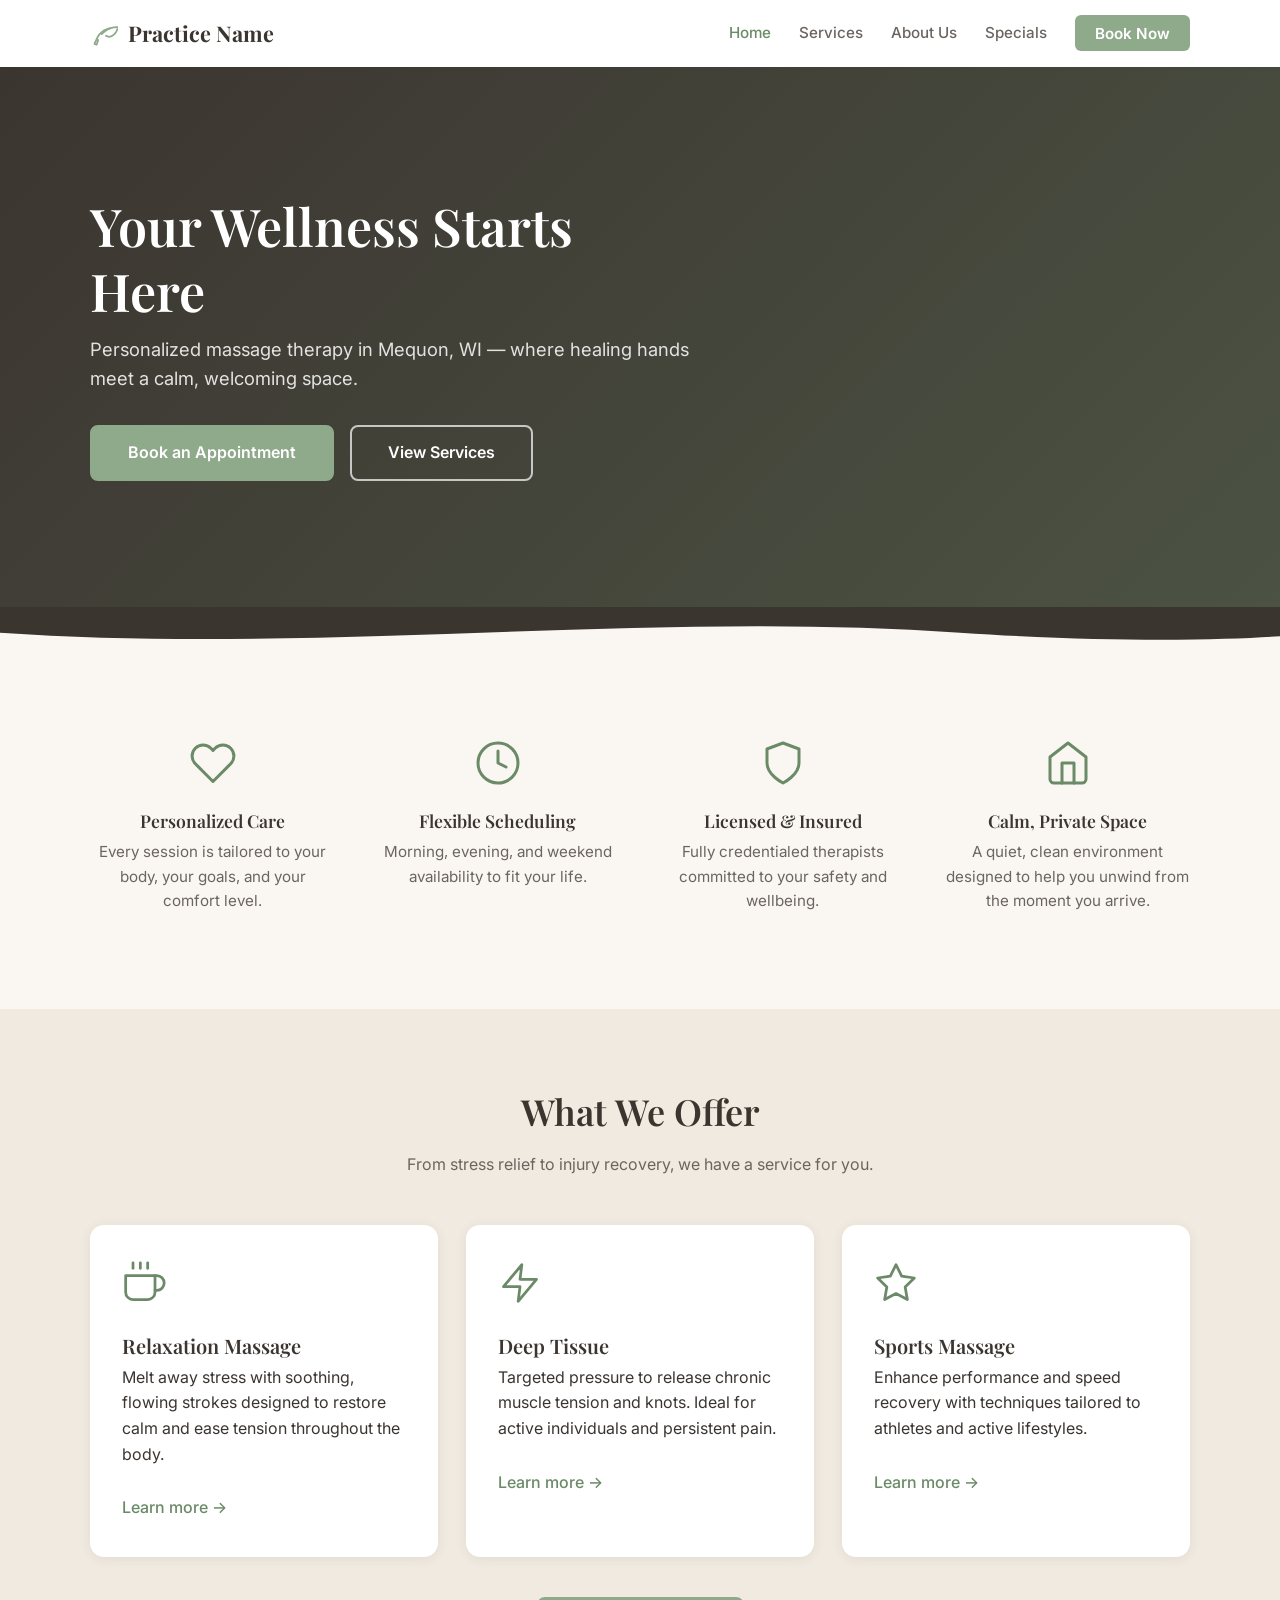
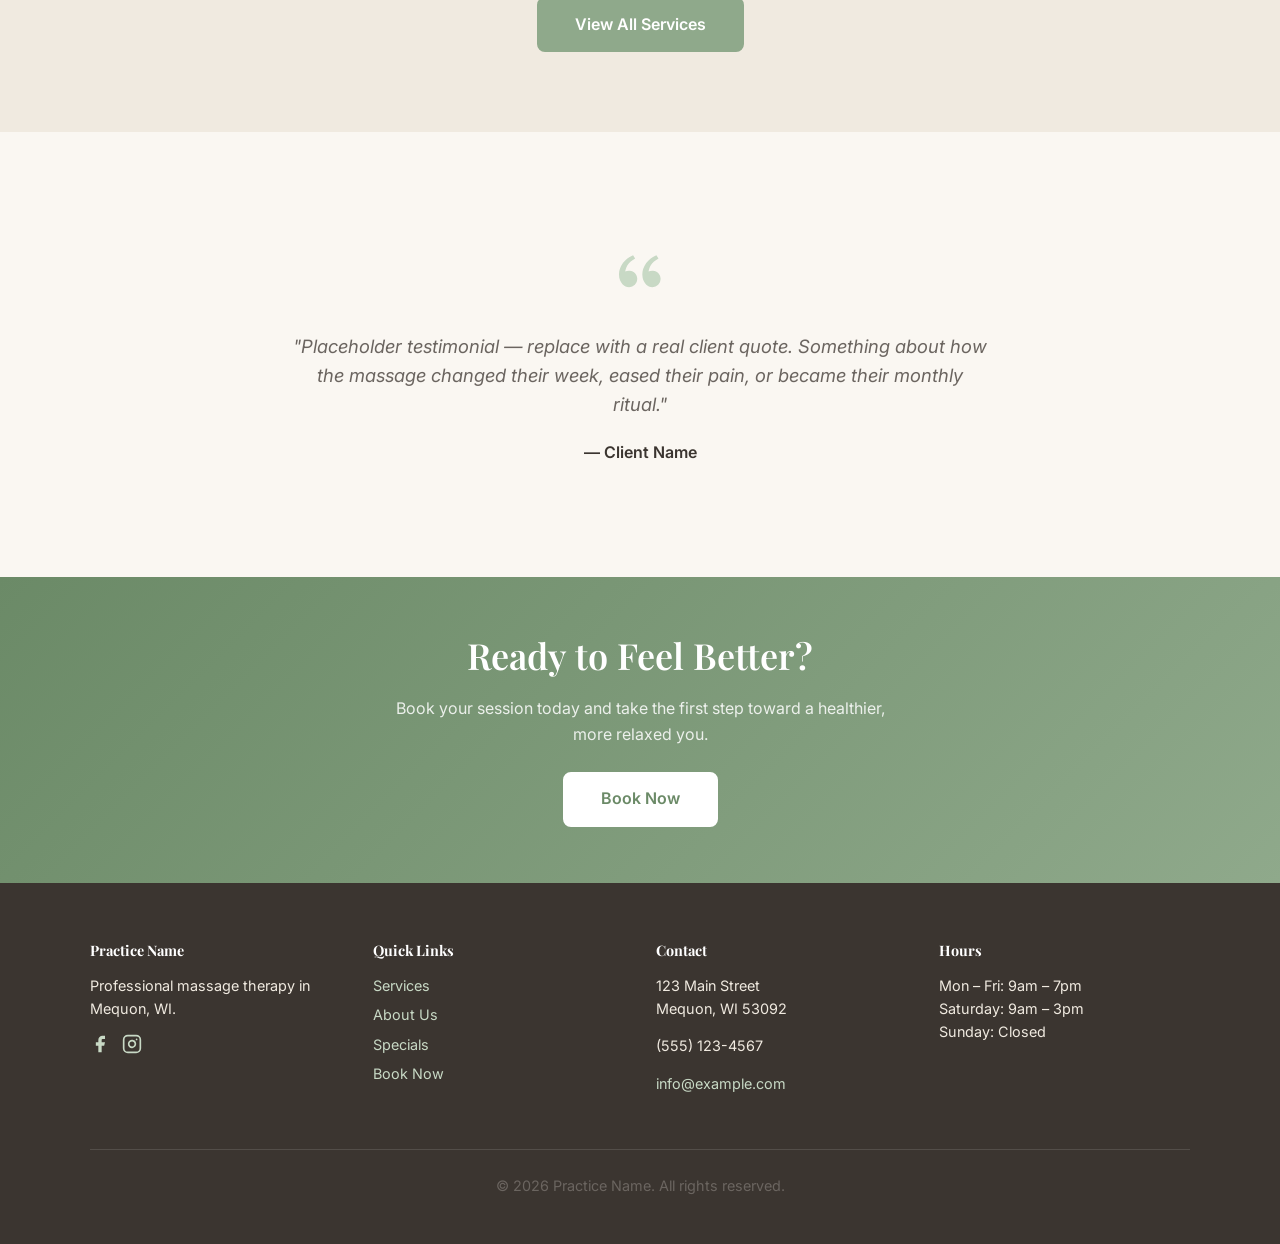
==== index.html @ e16c10d4 "Initial static site - v2 with graphics" ====
<!DOCTYPE html>
<html lang="en">
<head>
  <meta charset="UTF-8">
  <meta name="viewport" content="width=device-width, initial-scale=1.0">
  <title>Practice Name | Massage Therapy in Mequon, WI</title>
  <meta name="description" content="Professional massage therapy in Mequon, WI. Relaxation, deep tissue, sports massage and more. Book your appointment today.">
  <link rel="preconnect" href="https://fonts.googleapis.com">
  <link href="https://fonts.googleapis.com/css2?family=Inter:wght@400;500;600&family=Playfair+Display:wght@600;700&display=swap" rel="stylesheet">
  <link rel="stylesheet" href="css/style.css">
</head>
<body>

  <!-- Header -->
  <header>
    <nav class="container nav">
      <a href="index.html" class="nav__logo">
        <!-- Leaf/wellness icon -->
        <svg width="28" height="28" viewBox="0 0 24 24" fill="none" stroke="currentColor" stroke-width="1.5" stroke-linecap="round" stroke-linejoin="round" style="color:var(--sage)">
          <path d="M17 8C8 10 5.9 16.17 3.82 21.34l1.89.66L7 18"/>
          <path d="M17 8c3-1 7-1 7-1s-1 4-3 6c-2.02 2.02-5.09 2.78-7.4 1.44"/>
          <path d="M17 8c-3 1-7 5-7 5"/>
        </svg>
        Practice Name
      </a>
      <button class="nav__toggle" aria-label="Menu" aria-expanded="false">
        <span></span><span></span><span></span>
      </button>
      <ul class="nav__links">
        <li><a href="index.html">Home</a></li>
        <li><a href="services.html">Services</a></li>
        <li><a href="about.html">About Us</a></li>
        <li><a href="specials.html">Specials</a></li>
        <li><a href="https://clinicsense.com/book/REPLACE-ME" target="_blank" rel="noopener" class="btn-book">Book Now</a></li>
      </ul>
    </nav>
  </header>

  <!-- Hero with background image -->
  <section class="hero">
    <div class="hero__bg" style="background-image:url('https://images.unsplash.com/photo-1600334089648-b0d9d3028eb2?w=1400&q=80')"></div>
    <div class="hero__overlay"></div>
    <div class="container">
      <div class="hero__content">
        <h1>Your Wellness Starts Here</h1>
        <p>Personalized massage therapy in Mequon, WI — where healing hands meet a calm, welcoming space.</p>
        <div class="hero__buttons">
          <a href="https://clinicsense.com/book/REPLACE-ME" target="_blank" rel="noopener" class="btn">Book an Appointment</a>
          <a href="services.html" class="btn btn--outline">View Services</a>
        </div>
      </div>
    </div>
  </section>

  <!-- Wave divider -->
  <div class="wave-divider">
    <svg viewBox="0 0 1440 60" preserveAspectRatio="none" xmlns="http://www.w3.org/2000/svg">
      <path d="M0,30 C360,55 720,5 1080,30 C1260,42 1380,38 1440,34 L1440,0 L0,0 Z" fill="#3B3530"/>
    </svg>
  </div>

  <!-- Features row with icons -->
  <section class="section">
    <div class="container">
      <div class="features">
        <div class="feature">
          <div class="feature__icon">
            <svg width="48" height="48" viewBox="0 0 24 24" fill="none" stroke="currentColor" stroke-width="1.5" stroke-linecap="round" stroke-linejoin="round">
              <path d="M20.84 4.61a5.5 5.5 0 0 0-7.78 0L12 5.67l-1.06-1.06a5.5 5.5 0 0 0-7.78 7.78l1.06 1.06L12 21.23l7.78-7.78 1.06-1.06a5.5 5.5 0 0 0 0-7.78z"/>
            </svg>
          </div>
          <h3>Personalized Care</h3>
          <p>Every session is tailored to your body, your goals, and your comfort level.</p>
        </div>
        <div class="feature">
          <div class="feature__icon">
            <svg width="48" height="48" viewBox="0 0 24 24" fill="none" stroke="currentColor" stroke-width="1.5" stroke-linecap="round" stroke-linejoin="round">
              <circle cx="12" cy="12" r="10"/>
              <path d="M12 6v6l4 2"/>
            </svg>
          </div>
          <h3>Flexible Scheduling</h3>
          <p>Morning, evening, and weekend availability to fit your life.</p>
        </div>
        <div class="feature">
          <div class="feature__icon">
            <svg width="48" height="48" viewBox="0 0 24 24" fill="none" stroke="currentColor" stroke-width="1.5" stroke-linecap="round" stroke-linejoin="round">
              <path d="M12 22s8-4 8-10V5l-8-3-8 3v7c0 6 8 10 8 10z"/>
            </svg>
          </div>
          <h3>Licensed & Insured</h3>
          <p>Fully credentialed therapists committed to your safety and wellbeing.</p>
        </div>
        <div class="feature">
          <div class="feature__icon">
            <svg width="48" height="48" viewBox="0 0 24 24" fill="none" stroke="currentColor" stroke-width="1.5" stroke-linecap="round" stroke-linejoin="round">
              <path d="M3 9l9-7 9 7v11a2 2 0 0 1-2 2H5a2 2 0 0 1-2-2z"/>
              <polyline points="9 22 9 12 15 12 15 22"/>
            </svg>
          </div>
          <h3>Calm, Private Space</h3>
          <p>A quiet, clean environment designed to help you unwind from the moment you arrive.</p>
        </div>
      </div>
    </div>
  </section>

  <!-- Services preview with icons -->
  <section class="section section--alt">
    <div class="container">
      <div class="section-header">
        <h2>What We Offer</h2>
        <p>From stress relief to injury recovery, we have a service for you.</p>
      </div>
      <div class="services-grid">
        <div class="card">
          <div class="card__icon">
            <svg width="44" height="44" viewBox="0 0 24 24" fill="none" stroke="currentColor" stroke-width="1.5" stroke-linecap="round" stroke-linejoin="round">
              <path d="M18 8h1a4 4 0 0 1 0 8h-1"/><path d="M2 8h16v9a4 4 0 0 1-4 4H6a4 4 0 0 1-4-4V8z"/>
              <line x1="6" y1="1" x2="6" y2="4"/><line x1="10" y1="1" x2="10" y2="4"/><line x1="14" y1="1" x2="14" y2="4"/>
            </svg>
          </div>
          <h3>Relaxation Massage</h3>
          <p>Melt away stress with soothing, flowing strokes designed to restore calm and ease tension throughout the body.</p>
          <a href="services.html" class="card__link">Learn more →</a>
        </div>
        <div class="card">
          <div class="card__icon">
            <svg width="44" height="44" viewBox="0 0 24 24" fill="none" stroke="currentColor" stroke-width="1.5" stroke-linecap="round" stroke-linejoin="round">
              <path d="M13 2L3 14h9l-1 8 10-12h-9l1-8z"/>
            </svg>
          </div>
          <h3>Deep Tissue</h3>
          <p>Targeted pressure to release chronic muscle tension and knots. Ideal for active individuals and persistent pain.</p>
          <a href="services.html" class="card__link">Learn more →</a>
        </div>
        <div class="card">
          <div class="card__icon">
            <svg width="44" height="44" viewBox="0 0 24 24" fill="none" stroke="currentColor" stroke-width="1.5" stroke-linecap="round" stroke-linejoin="round">
              <polygon points="12 2 15.09 8.26 22 9.27 17 14.14 18.18 21.02 12 17.77 5.82 21.02 7 14.14 2 9.27 8.91 8.26 12 2"/>
            </svg>
          </div>
          <h3>Sports Massage</h3>
          <p>Enhance performance and speed recovery with techniques tailored to athletes and active lifestyles.</p>
          <a href="services.html" class="card__link">Learn more →</a>
        </div>
      </div>
      <div style="text-align:center; margin-top:2.5rem;">
        <a href="services.html" class="btn">View All Services</a>
      </div>
    </div>
  </section>

  <!-- Testimonial -->
  <section class="section">
    <div class="container">
      <div class="testimonial">
        <div class="testimonial__icon">
          <svg width="56" height="56" viewBox="0 0 24 24" fill="currentColor">
            <path d="M4.583 17.321C3.553 16.227 3 15 3 13.011c0-3.5 2.457-6.637 6.03-8.188l.893 1.378c-3.335 1.804-3.987 4.145-4.247 5.621.537-.278 1.24-.375 1.929-.311 1.804.167 3.226 1.648 3.226 3.489a3.5 3.5 0 0 1-3.5 3.5c-1.073 0-2.099-.49-2.748-1.179zm10 0C13.553 16.227 13 15 13 13.011c0-3.5 2.457-6.637 6.03-8.188l.893 1.378c-3.335 1.804-3.987 4.145-4.247 5.621.537-.278 1.24-.375 1.929-.311 1.804.167 3.226 1.648 3.226 3.489a3.5 3.5 0 0 1-3.5 3.5c-1.073 0-2.099-.49-2.748-1.179z"/>
          </svg>
        </div>
        <blockquote>
          "Placeholder testimonial — replace with a real client quote. Something about how the massage changed their week, eased their pain, or became their monthly ritual."
        </blockquote>
        <div class="testimonial__author">— Client Name</div>
      </div>
    </div>
  </section>

  <!-- CTA Banner -->
  <section class="cta-banner">
    <div class="container">
      <h2>Ready to Feel Better?</h2>
      <p>Book your session today and take the first step toward a healthier, more relaxed you.</p>
      <a href="https://clinicsense.com/book/REPLACE-ME" target="_blank" rel="noopener" class="btn">Book Now</a>
    </div>
  </section>

  <!-- Footer -->
  <footer>
    <div class="container">
      <div class="footer-grid">
        <div>
          <h4>Practice Name</h4>
          <p>Professional massage therapy in Mequon, WI.</p>
          <div style="display:flex; gap:.75rem; margin-top:.75rem;">
            <a href="#" aria-label="Facebook">
              <svg width="20" height="20" viewBox="0 0 24 24" fill="currentColor"><path d="M18 2h-3a5 5 0 0 0-5 5v3H7v4h3v8h4v-8h3l1-4h-4V7a1 1 0 0 1 1-1h3z"/></svg>
            </a>
            <a href="#" aria-label="Instagram">
              <svg width="20" height="20" viewBox="0 0 24 24" fill="none" stroke="currentColor" stroke-width="2" stroke-linecap="round" stroke-linejoin="round"><rect x="2" y="2" width="20" height="20" rx="5" ry="5"/><path d="M16 11.37A4 4 0 1 1 12.63 8 4 4 0 0 1 16 11.37z"/><line x1="17.5" y1="6.5" x2="17.51" y2="6.5"/></svg>
            </a>
          </div>
        </div>
        <div>
          <h4>Quick Links</h4>
          <ul>
            <li><a href="services.html">Services</a></li>
            <li><a href="about.html">About Us</a></li>
            <li><a href="specials.html">Specials</a></li>
            <li><a href="https://clinicsense.com/book/REPLACE-ME" target="_blank" rel="noopener">Book Now</a></li>
          </ul>
        </div>
        <div>
          <h4>Contact</h4>
          <p>123 Main Street<br>Mequon, WI 53092</p>
          <p>(555) 123-4567</p>
          <p><a href="mailto:info@example.com">info@example.com</a></p>
        </div>
        <div>
          <h4>Hours</h4>
          <p>Mon – Fri: 9am – 7pm<br>Saturday: 9am – 3pm<br>Sunday: Closed</p>
        </div>
      </div>
      <div class="footer__copy">
        <p>&copy; 2026 Practice Name. All rights reserved.</p>
      </div>
    </div>
  </footer>

  <script src="js/main.js"></script>
</body>
</html>
---- css/style.css ----
/* ===== Reset & Base ===== */
*, *::before, *::after { box-sizing: border-box; margin: 0; padding: 0; }

:root {
  --cream:  #FAF7F2;
  --warm:   #F0EAE0;
  --sage:   #8FA98B;
  --sage-d: #6B8A67;
  --sage-l: #c8d9c5;
  --text:   #3B3530;
  --text-l: #6B6560;
  --white:  #FFFFFF;
  --shadow: rgba(59,53,48,.08);
  --shadow-md: rgba(59,53,48,.14);
}

html { scroll-behavior: smooth; }

body {
  font-family: 'Inter', system-ui, -apple-system, sans-serif;
  color: var(--text);
  background: var(--cream);
  line-height: 1.6;
  -webkit-font-smoothing: antialiased;
}

img { max-width: 100%; display: block; }
a { color: var(--sage-d); text-decoration: none; }
a:hover { color: var(--sage); }

/* ===== Typography ===== */
h1, h2, h3 { font-family: 'Playfair Display', Georgia, serif; font-weight: 600; line-height: 1.25; }
h1 { font-size: clamp(2.25rem, 5vw, 3.25rem); }
h2 { font-size: clamp(1.5rem, 3.5vw, 2.25rem); margin-bottom: .5em; }
h3 { font-size: 1.25rem; margin-bottom: .35em; }
p  { margin-bottom: 1em; }

/* ===== Layout ===== */
.container { width: min(1100px, 90%); margin: 0 auto; }
.section { padding: 5rem 0; }
.section--alt { background: var(--warm); }
.section-header { text-align: center; max-width: 600px; margin: 0 auto 3rem; }
.section-header p { color: var(--text-l); }

/* ===== Header / Nav ===== */
header {
  background: var(--white);
  box-shadow: 0 1px 4px var(--shadow);
  position: sticky; top: 0; z-index: 100;
}
.nav { display: flex; align-items: center; justify-content: space-between; padding: 1rem 0; }
.nav__logo { font-family: 'Playfair Display', Georgia, serif; font-size: 1.35rem; font-weight: 700; color: var(--text); display: flex; align-items: center; gap: .6rem; }
.nav__logo svg { flex-shrink: 0; }
.nav__links { display: flex; gap: 1.75rem; list-style: none; align-items: center; }
.nav__links a { font-size: .95rem; font-weight: 500; color: var(--text-l); transition: color .2s; }
.nav__links a:hover, .nav__links a.active { color: var(--sage-d); }
.nav__links .btn-book { background: var(--sage); color: var(--white); padding: .55rem 1.25rem; border-radius: 6px; font-weight: 600; }
.nav__links .btn-book:hover { background: var(--sage-d); color: var(--white); }

.nav__toggle { display: none; background: none; border: none; cursor: pointer; padding: .5rem; }
.nav__toggle span { display: block; width: 24px; height: 2px; background: var(--text); margin: 5px 0; transition: .3s; }

/* ===== Hero (homepage) ===== */
.hero {
  position: relative;
  min-height: 540px;
  display: flex;
  align-items: center;
  overflow: hidden;
  background: var(--text);
}
.hero__bg {
  position: absolute; inset: 0;
  background-size: cover;
  background-position: center;
  background-repeat: no-repeat;
  opacity: .5;
}
.hero__overlay {
  position: absolute; inset: 0;
  background: linear-gradient(135deg, rgba(59,53,48,.65) 0%, rgba(107,138,103,.35) 100%);
}
.hero__content {
  position: relative; z-index: 1;
  max-width: 600px;
  padding: 4rem 0;
}
.hero__content h1 { color: var(--white); margin-bottom: .75rem; }
.hero__content p { color: rgba(255,255,255,.85); font-size: 1.15rem; margin-bottom: 2rem; }
.hero__buttons { display: flex; gap: 1rem; flex-wrap: wrap; }

.btn {
  display: inline-block; background: var(--sage); color: var(--white);
  padding: .8rem 2.25rem; border-radius: 8px; font-weight: 600;
  font-size: 1rem; transition: all .25s; border: 2px solid var(--sage);
}
.btn:hover { background: var(--sage-d); border-color: var(--sage-d); color: var(--white); transform: translateY(-1px); }
.btn--outline { background: transparent; border-color: rgba(255,255,255,.7); color: var(--white); }
.btn--outline:hover { background: var(--white); color: var(--text); border-color: var(--white); }

/* ===== Page Hero (inner pages) ===== */
.page-hero {
  position: relative;
  padding: 4rem 0 3.5rem;
  text-align: center;
  overflow: hidden;
  background: var(--text);
}
.page-hero__bg {
  position: absolute; inset: 0;
  background-size: cover; background-position: center;
  opacity: .35;
}
.page-hero__overlay {
  position: absolute; inset: 0;
  background: linear-gradient(135deg, rgba(59,53,48,.75) 0%, rgba(107,138,103,.5) 100%);
}
.page-hero h1 { color: var(--white); position: relative; z-index: 1; }
.page-hero p { color: rgba(255,255,255,.75); position: relative; z-index: 1; max-width: 550px; margin: .75rem auto 0; }

/* ===== Wave Divider ===== */
.wave-divider { display: block; width: 100%; line-height: 0; margin-top: -1px; }
.wave-divider svg { display: block; width: 100%; height: auto; }

/* ===== Features Row ===== */
.features {
  display: grid;
  grid-template-columns: repeat(auto-fit, minmax(220px, 1fr));
  gap: 2.5rem; text-align: center;
}
.feature__icon { margin: 0 auto 1rem; color: var(--sage-d); }
.feature h3 { font-size: 1.1rem; margin-bottom: .5rem; }
.feature p { font-size: .95rem; color: var(--text-l); }

/* ===== Services Cards ===== */
.services-grid {
  display: grid;
  grid-template-columns: repeat(auto-fit, minmax(300px, 1fr));
  gap: 1.75rem;
}
.card {
  background: var(--white);
  border-radius: 14px;
  padding: 2.25rem 2rem;
  box-shadow: 0 2px 12px var(--shadow);
  transition: transform .25s, box-shadow .25s;
  position: relative;
  overflow: hidden;
}
.card::before {
  content: '';
  position: absolute; top: 0; left: 0; right: 0; height: 4px;
  background: linear-gradient(90deg, var(--sage), var(--sage-l));
  opacity: 0; transition: opacity .25s;
}
.card:hover { transform: translateY(-4px); box-shadow: 0 8px 24px var(--shadow-md); }
.card:hover::before { opacity: 1; }
.card__icon { margin-bottom: 1.25rem; color: var(--sage-d); }
.card__price { font-size: 1.1rem; font-weight: 700; color: var(--sage-d); margin-top: .75rem; }
.card__duration { font-size: .9rem; color: var(--text-l); }
.card__link { font-weight: 500; display: inline-block; margin-top: .75rem; }

/* ===== Testimonial ===== */
.testimonial {
  max-width: 700px; margin: 0 auto;
  text-align: center; position: relative; padding: 2rem 0;
}
.testimonial__icon { color: var(--sage-l); margin: 0 auto 1.5rem; }
.testimonial blockquote {
  font-style: italic; font-size: 1.15rem; color: var(--text-l);
  margin-bottom: 1.25rem;
}
.testimonial__author { font-weight: 600; color: var(--text); }

/* ===== About / Team ===== */
.team-grid {
  display: grid;
  grid-template-columns: repeat(auto-fit, minmax(320px, 1fr));
  gap: 2.5rem;
}
.team-member {
  background: var(--white);
  border-radius: 14px;
  padding: 2.5rem 2rem;
  box-shadow: 0 2px 12px var(--shadow);
  text-align: center;
}
.team-member__photo {
  width: 160px; height: 160px;
  border-radius: 50%;
  margin: 0 auto 1.5rem;
  overflow: hidden;
  border: 4px solid var(--sage-l);
  background: var(--warm);
}
.team-member__photo img { width: 100%; height: 100%; object-fit: cover; }
.team-member h3 { margin-bottom: .25rem; }
.team-member__title { color: var(--sage-d); font-weight: 500; margin-bottom: 1rem; font-size: .95rem; }

/* ===== About content ===== */
.about-content {
  display: grid;
  grid-template-columns: 1fr 1fr;
  gap: 3rem; align-items: center;
}
.about-content__img {
  border-radius: 14px;
  overflow: hidden;
  box-shadow: 0 4px 20px var(--shadow-md);
}
.about-content__img img { width: 100%; height: 350px; object-fit: cover; }

/* ===== Specials ===== */
.specials-list { display: grid; grid-template-columns: repeat(auto-fit, minmax(320px, 1fr)); gap: 1.75rem; }
.special {
  background: var(--white);
  border-radius: 14px;
  padding: 2.25rem;
  box-shadow: 0 2px 12px var(--shadow);
  position: relative;
  overflow: hidden;
}
.special::after {
  content: '';
  position: absolute; top: -20px; right: -20px;
  width: 100px; height: 100px;
  background: var(--sage-l);
  border-radius: 50%;
  opacity: .2;
}
.special__tag { display: inline-block; background: var(--sage); color: var(--white); font-size: .8rem; font-weight: 600; padding: .25rem .75rem; border-radius: 5px; margin-bottom: 1rem; position: relative; z-index: 1; }
.special__icon { color: var(--sage-d); margin-bottom: 1rem; }
.special h3, .special p, .special a { position: relative; z-index: 1; }

/* ===== CTA Banner ===== */
.cta-banner {
  background: linear-gradient(135deg, var(--sage-d) 0%, var(--sage) 100%);
  padding: 3.5rem 0;
  text-align: center;
  color: var(--white);
}
.cta-banner h2 { color: var(--white); }
.cta-banner p { color: rgba(255,255,255,.85); max-width: 500px; margin: 0 auto 1.5rem; }
.cta-banner .btn { background: var(--white); color: var(--sage-d); border-color: var(--white); }
.cta-banner .btn:hover { background: var(--cream); border-color: var(--cream); }

/* ===== Footer ===== */
footer {
  background: var(--text);
  color: var(--warm);
  padding: 3.5rem 0 2rem;
  font-size: .9rem;
}
footer a { color: var(--sage-l); }
footer a:hover { color: var(--white); }
.footer-grid { display: grid; grid-template-columns: repeat(auto-fit, minmax(200px, 1fr)); gap: 2rem; margin-bottom: 2.5rem; }
.footer-grid h4 { color: var(--white); margin-bottom: .75rem; font-family: 'Playfair Display', Georgia, serif; }
.footer-grid ul { list-style: none; }
.footer-grid li { margin-bottom: .4rem; }
.footer__copy { border-top: 1px solid rgba(255,255,255,.12); padding-top: 1.5rem; text-align: center; color: var(--text-l); }

/* ===== Responsive ===== */
@media (max-width: 768px) {
  .nav__links { display: none; flex-direction: column; position: absolute; top: 100%; left: 0; right: 0; background: var(--white); padding: 1.5rem; box-shadow: 0 4px 12px var(--shadow); gap: 1rem; }
  .nav__links.open { display: flex; }
  .nav__toggle { display: block; }
  .hero { min-height: 420px; }
  .hero__content { padding: 3rem 0; }
  .section { padding: 3.5rem 0; }
  .features { grid-template-columns: 1fr 1fr; }
  .about-content { grid-template-columns: 1fr; }
  .about-content__img img { height: 260px; }
}
@media (max-width: 480px) {
  .features { grid-template-columns: 1fr; }
  .hero__buttons { flex-direction: column; }
}
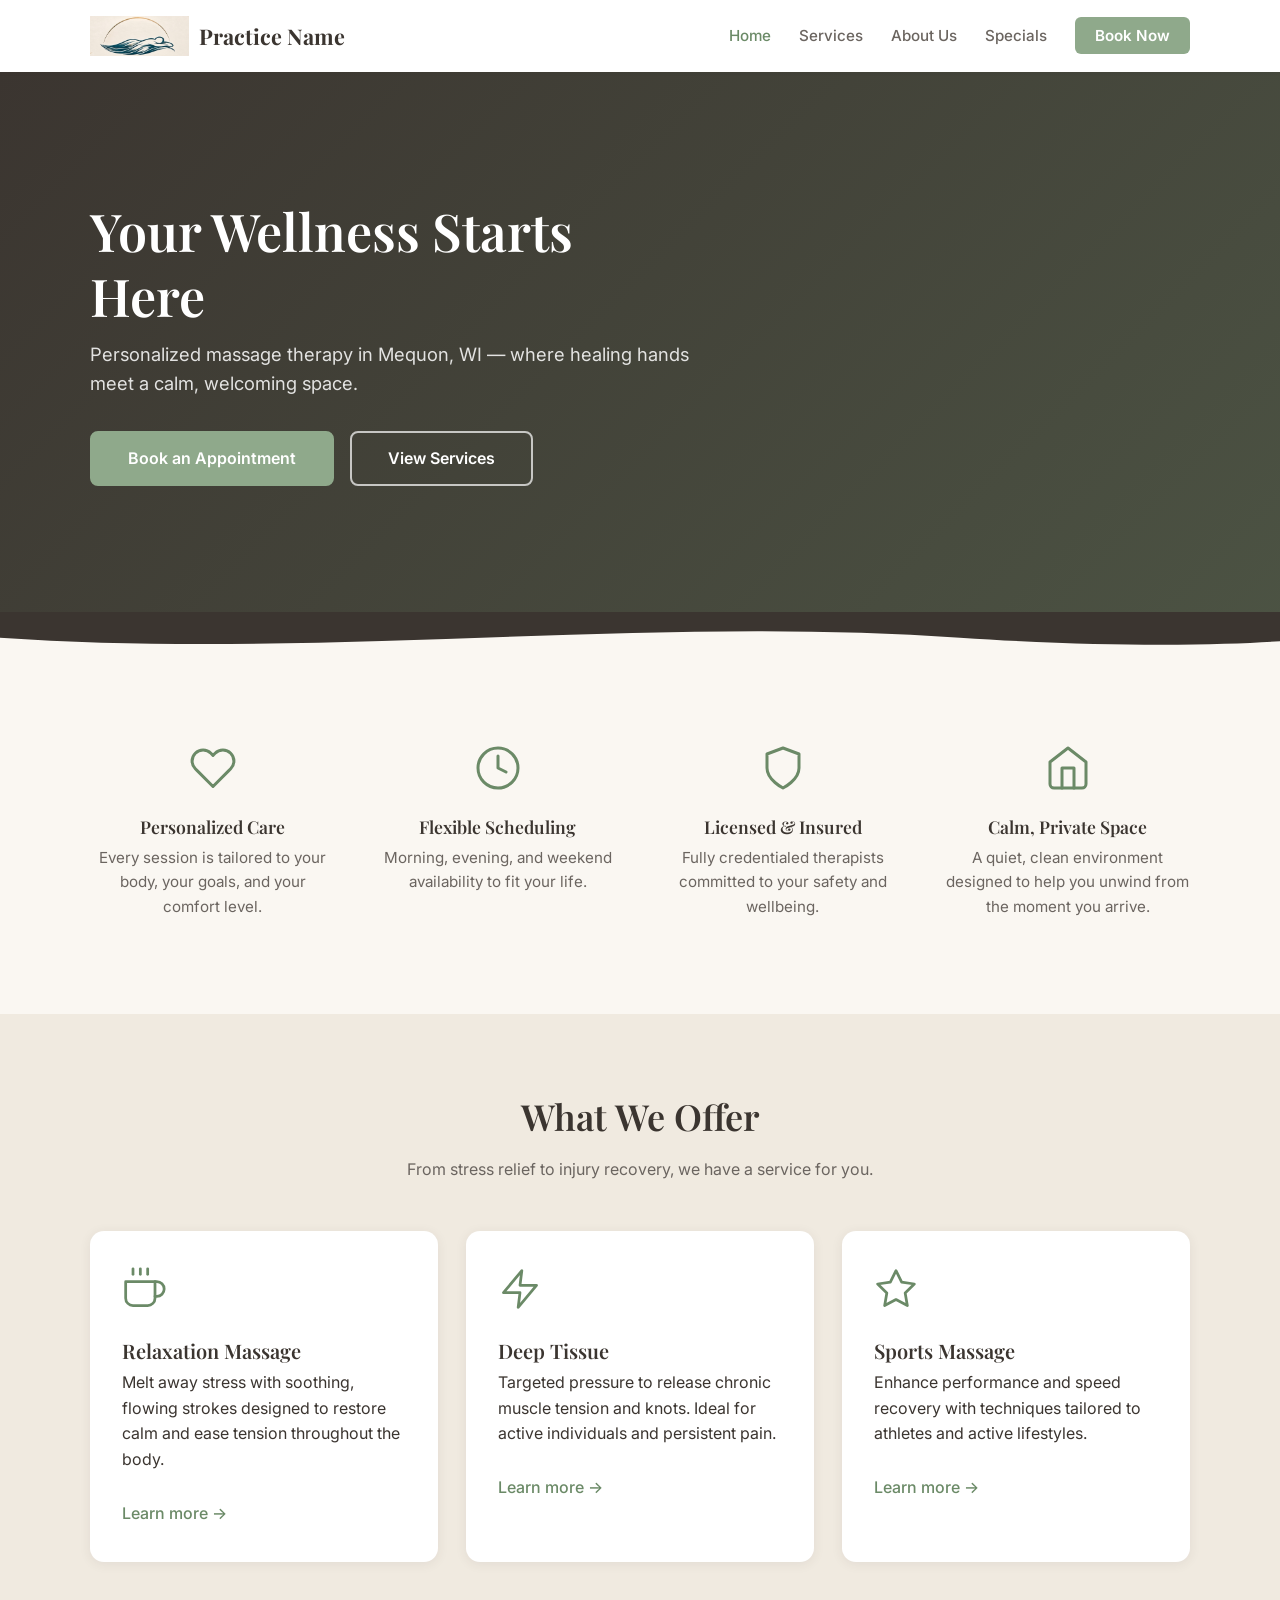
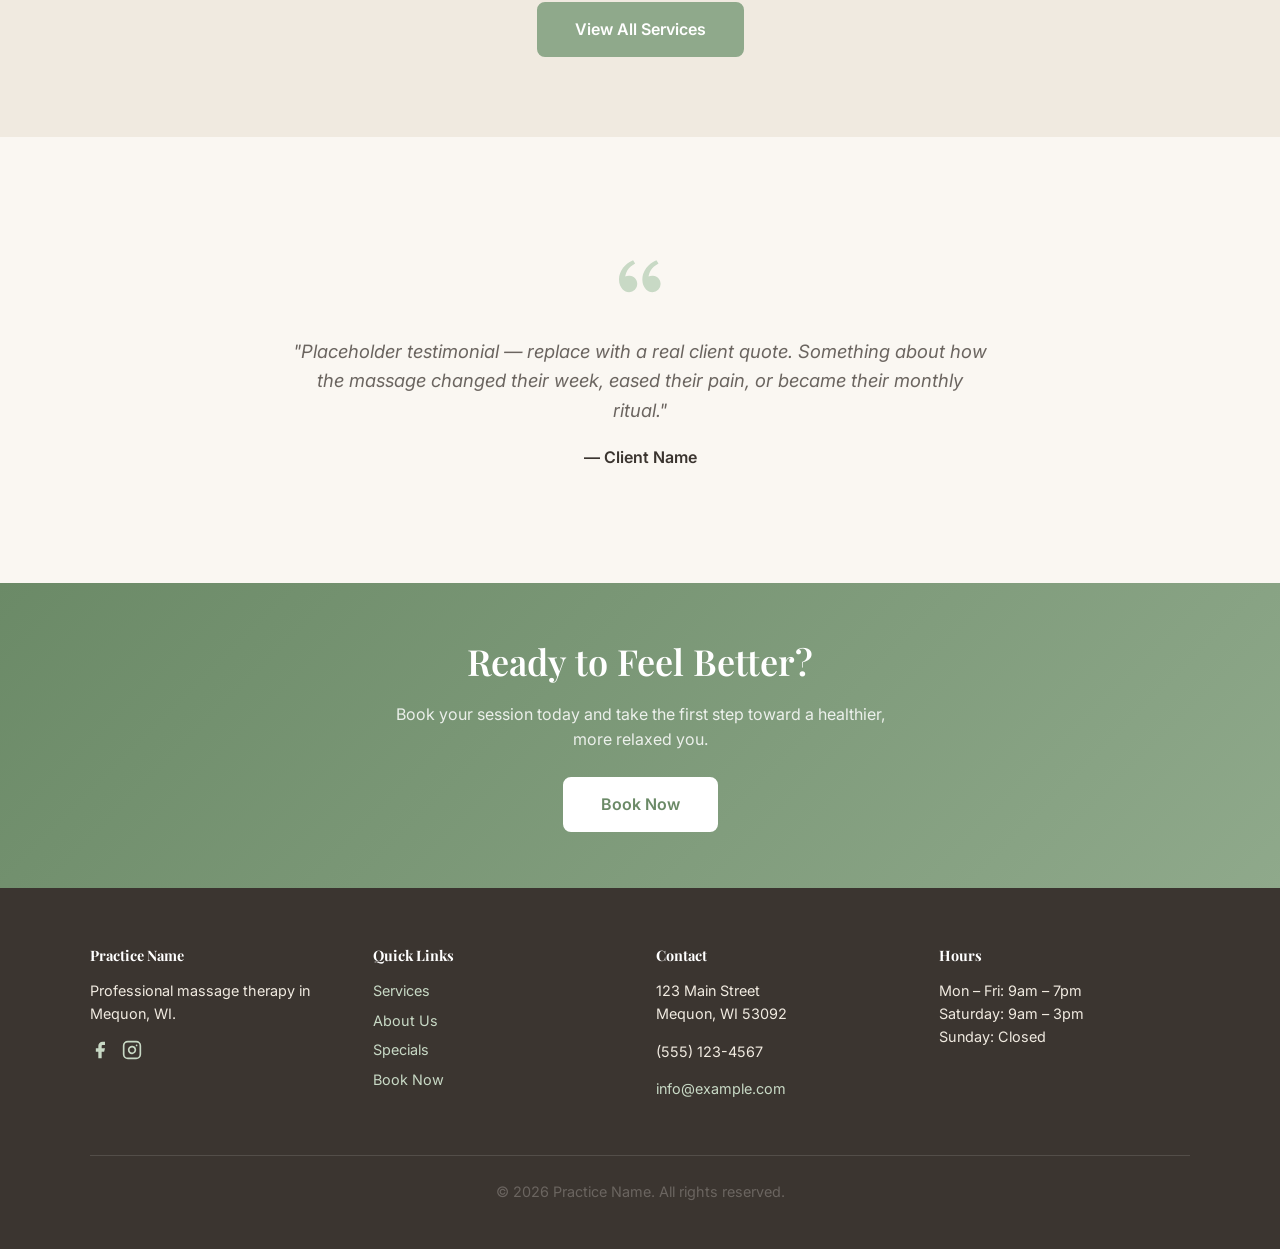
==== commit 16a8d87a: "Replace nav SVG with company logo, add logo image" ====
--- a/index.html
+++ b/index.html
@@ -15,12 +15,7 @@
   <header>
     <nav class="container nav">
       <a href="index.html" class="nav__logo">
-        <!-- Leaf/wellness icon -->
-        <svg width="28" height="28" viewBox="0 0 24 24" fill="none" stroke="currentColor" stroke-width="1.5" stroke-linecap="round" stroke-linejoin="round" style="color:var(--sage)">
-          <path d="M17 8C8 10 5.9 16.17 3.82 21.34l1.89.66L7 18"/>
-          <path d="M17 8c3-1 7-1 7-1s-1 4-3 6c-2.02 2.02-5.09 2.78-7.4 1.44"/>
-          <path d="M17 8c-3 1-7 5-7 5"/>
-        </svg>
+        <img src="images/logo.png" alt="Practice Name logo">
         Practice Name
       </a>
       <button class="nav__toggle" aria-label="Menu" aria-expanded="false">
--- a/css/style.css
+++ b/css/style.css
@@ -50,7 +50,7 @@
 }
 .nav { display: flex; align-items: center; justify-content: space-between; padding: 1rem 0; }
 .nav__logo { font-family: 'Playfair Display', Georgia, serif; font-size: 1.35rem; font-weight: 700; color: var(--text); display: flex; align-items: center; gap: .6rem; }
-.nav__logo svg { flex-shrink: 0; }
+.nav__logo img { height: 40px; width: auto; flex-shrink: 0; }
 .nav__links { display: flex; gap: 1.75rem; list-style: none; align-items: center; }
 .nav__links a { font-size: .95rem; font-weight: 500; color: var(--text-l); transition: color .2s; }
 .nav__links a:hover, .nav__links a.active { color: var(--sage-d); }
@@ -196,6 +196,9 @@
 .team-member__photo img { width: 100%; height: 100%; object-fit: cover; }
 .team-member h3 { margin-bottom: .25rem; }
 .team-member__title { color: var(--sage-d); font-weight: 500; margin-bottom: 1rem; font-size: .95rem; }
+.team-member__badge { display: inline-block; background: linear-gradient(135deg, var(--sage-d), var(--sage)); color: var(--white); font-size: .75rem; font-weight: 600; padding: .2rem .7rem; border-radius: 4px; margin-bottom: .75rem; letter-spacing: .02em; }
+.team-grid--three { grid-template-columns: repeat(3, 1fr); }
+@media (max-width: 960px) { .team-grid--three { grid-template-columns: 1fr; } }
 
 /* ===== About content ===== */
 .about-content {
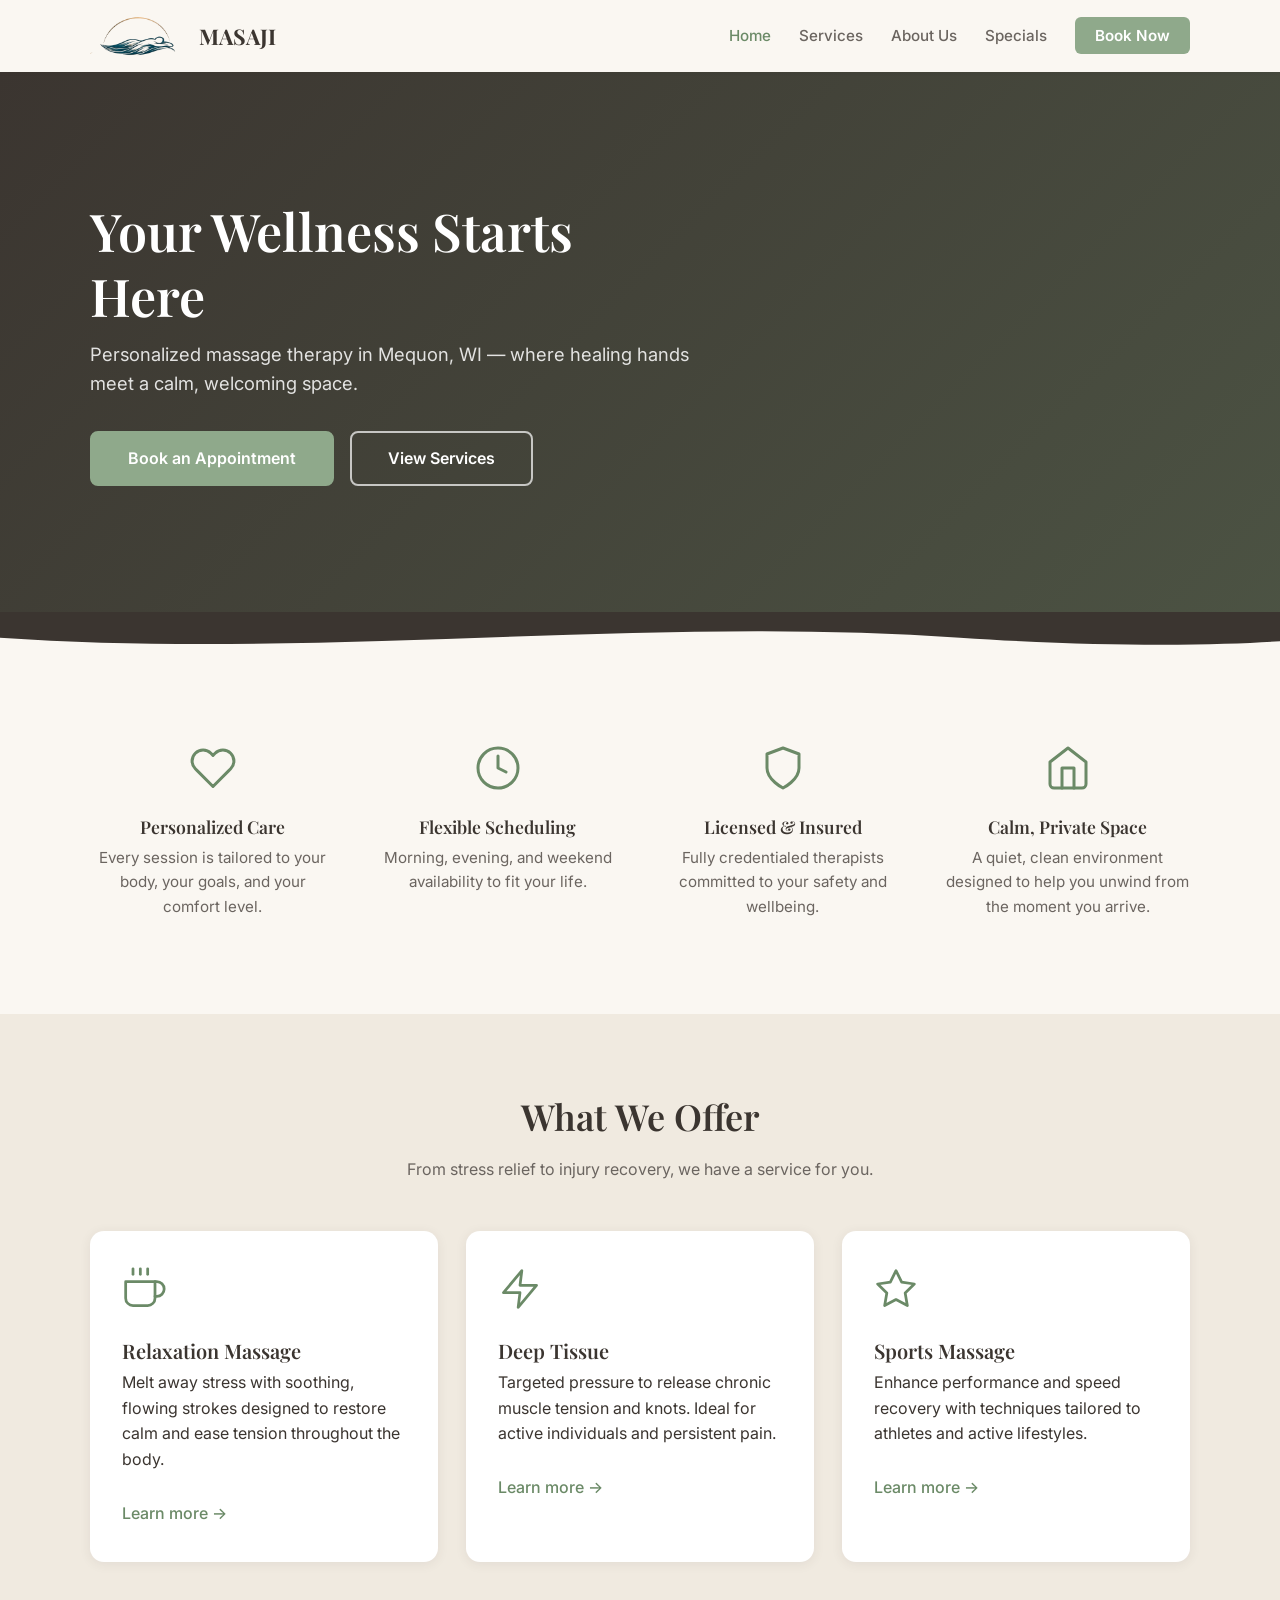
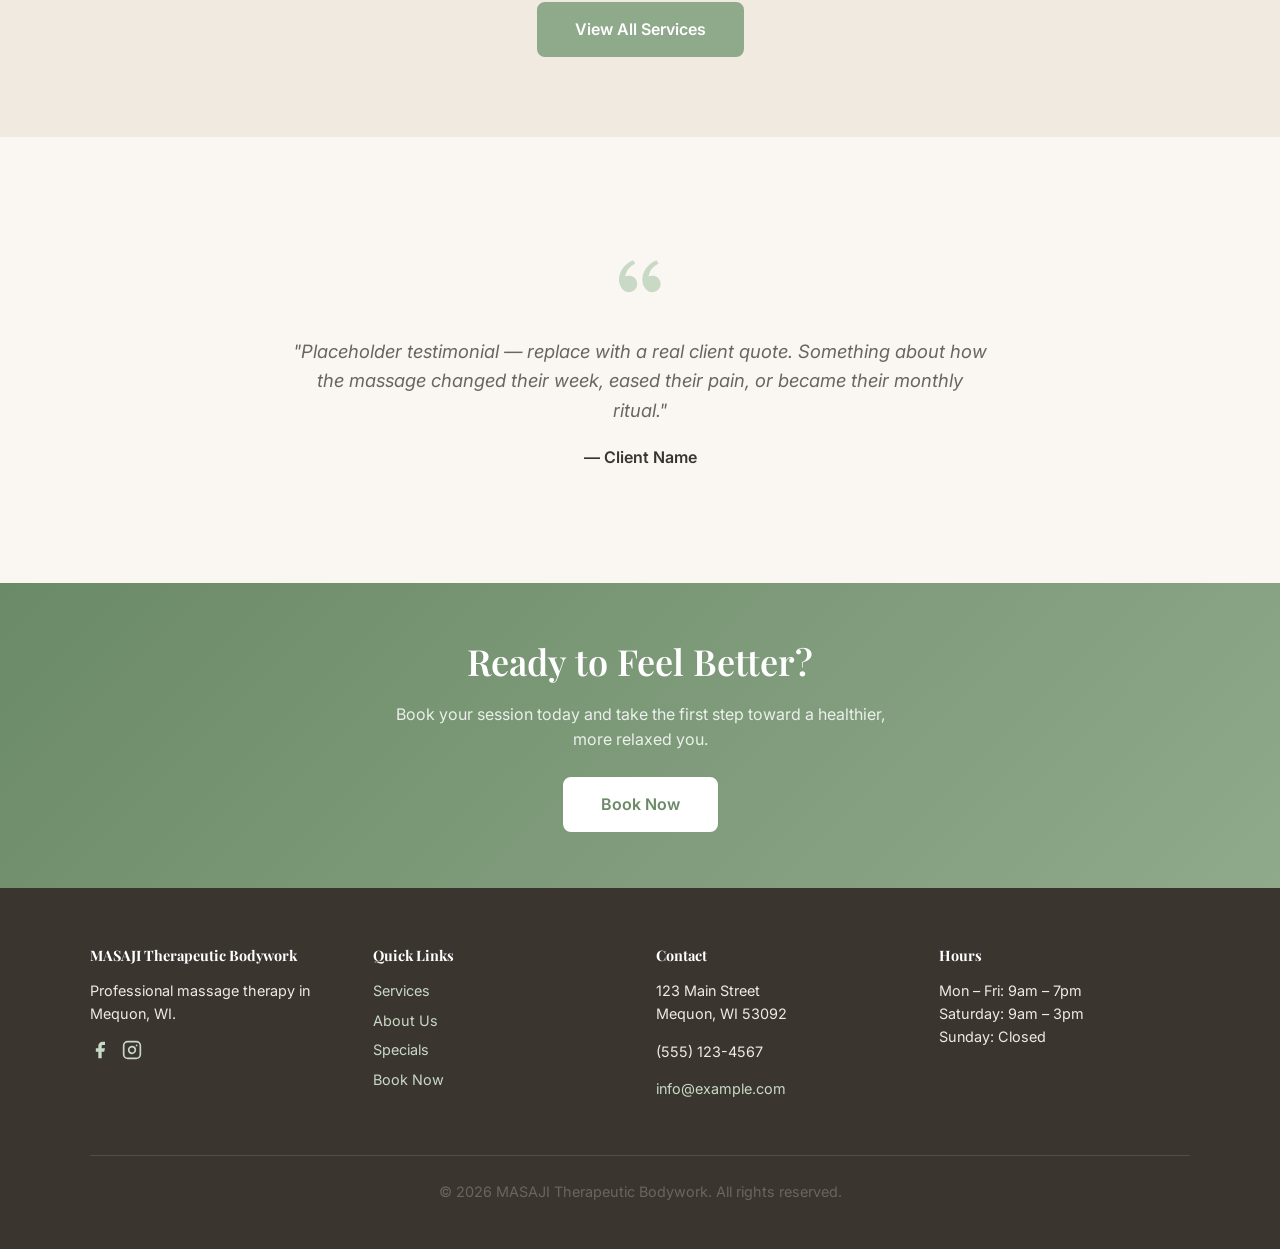
==== commit 57549541: "Rebrand to MASAJI Therapeutic Bodywork" ====
--- a/index.html
+++ b/index.html
@@ -3,7 +3,7 @@
 <head>
   <meta charset="UTF-8">
   <meta name="viewport" content="width=device-width, initial-scale=1.0">
-  <title>Practice Name | Massage Therapy in Mequon, WI</title>
+  <title>MASAJI Therapeutic Bodywork | Massage Therapy in Mequon, WI</title>
   <meta name="description" content="Professional massage therapy in Mequon, WI. Relaxation, deep tissue, sports massage and more. Book your appointment today.">
   <link rel="preconnect" href="https://fonts.googleapis.com">
   <link href="https://fonts.googleapis.com/css2?family=Inter:wght@400;500;600&family=Playfair+Display:wght@600;700&display=swap" rel="stylesheet">
@@ -15,8 +15,8 @@
   <header>
     <nav class="container nav">
       <a href="index.html" class="nav__logo">
-        <img src="images/logo.png" alt="Practice Name logo">
-        Practice Name
+        <img src="images/logo.png" alt="MASAJI Therapeutic Bodywork logo">
+        MASAJI
       </a>
       <button class="nav__toggle" aria-label="Menu" aria-expanded="false">
         <span></span><span></span><span></span>
@@ -177,7 +177,7 @@
     <div class="container">
       <div class="footer-grid">
         <div>
-          <h4>Practice Name</h4>
+          <h4>MASAJI Therapeutic Bodywork</h4>
           <p>Professional massage therapy in Mequon, WI.</p>
           <div style="display:flex; gap:.75rem; margin-top:.75rem;">
             <a href="#" aria-label="Facebook">
@@ -209,7 +209,7 @@
         </div>
       </div>
       <div class="footer__copy">
-        <p>&copy; 2026 Practice Name. All rights reserved.</p>
+        <p>&copy; 2026 MASAJI Therapeutic Bodywork. All rights reserved.</p>
       </div>
     </div>
   </footer>
--- a/css/style.css
+++ b/css/style.css
@@ -44,7 +44,7 @@
 
 /* ===== Header / Nav ===== */
 header {
-  background: var(--white);
+  background: var(--cream);
   box-shadow: 0 1px 4px var(--shadow);
   position: sticky; top: 0; z-index: 100;
 }
@@ -193,7 +193,7 @@
   border: 4px solid var(--sage-l);
   background: var(--warm);
 }
-.team-member__photo img { width: 100%; height: 100%; object-fit: cover; }
+.team-member__photo img { width: 100%; height: 100%; object-fit: cover; object-position: center top; }
 .team-member h3 { margin-bottom: .25rem; }
 .team-member__title { color: var(--sage-d); font-weight: 500; margin-bottom: 1rem; font-size: .95rem; }
 .team-member__badge { display: inline-block; background: linear-gradient(135deg, var(--sage-d), var(--sage)); color: var(--white); font-size: .75rem; font-weight: 600; padding: .2rem .7rem; border-radius: 4px; margin-bottom: .75rem; letter-spacing: .02em; }
@@ -264,7 +264,7 @@
 
 /* ===== Responsive ===== */
 @media (max-width: 768px) {
-  .nav__links { display: none; flex-direction: column; position: absolute; top: 100%; left: 0; right: 0; background: var(--white); padding: 1.5rem; box-shadow: 0 4px 12px var(--shadow); gap: 1rem; }
+  .nav__links { display: none; flex-direction: column; position: absolute; top: 100%; left: 0; right: 0; background: var(--cream); padding: 1.5rem; box-shadow: 0 4px 12px var(--shadow); gap: 1rem; }
   .nav__links.open { display: flex; }
   .nav__toggle { display: block; }
   .hero { min-height: 420px; }
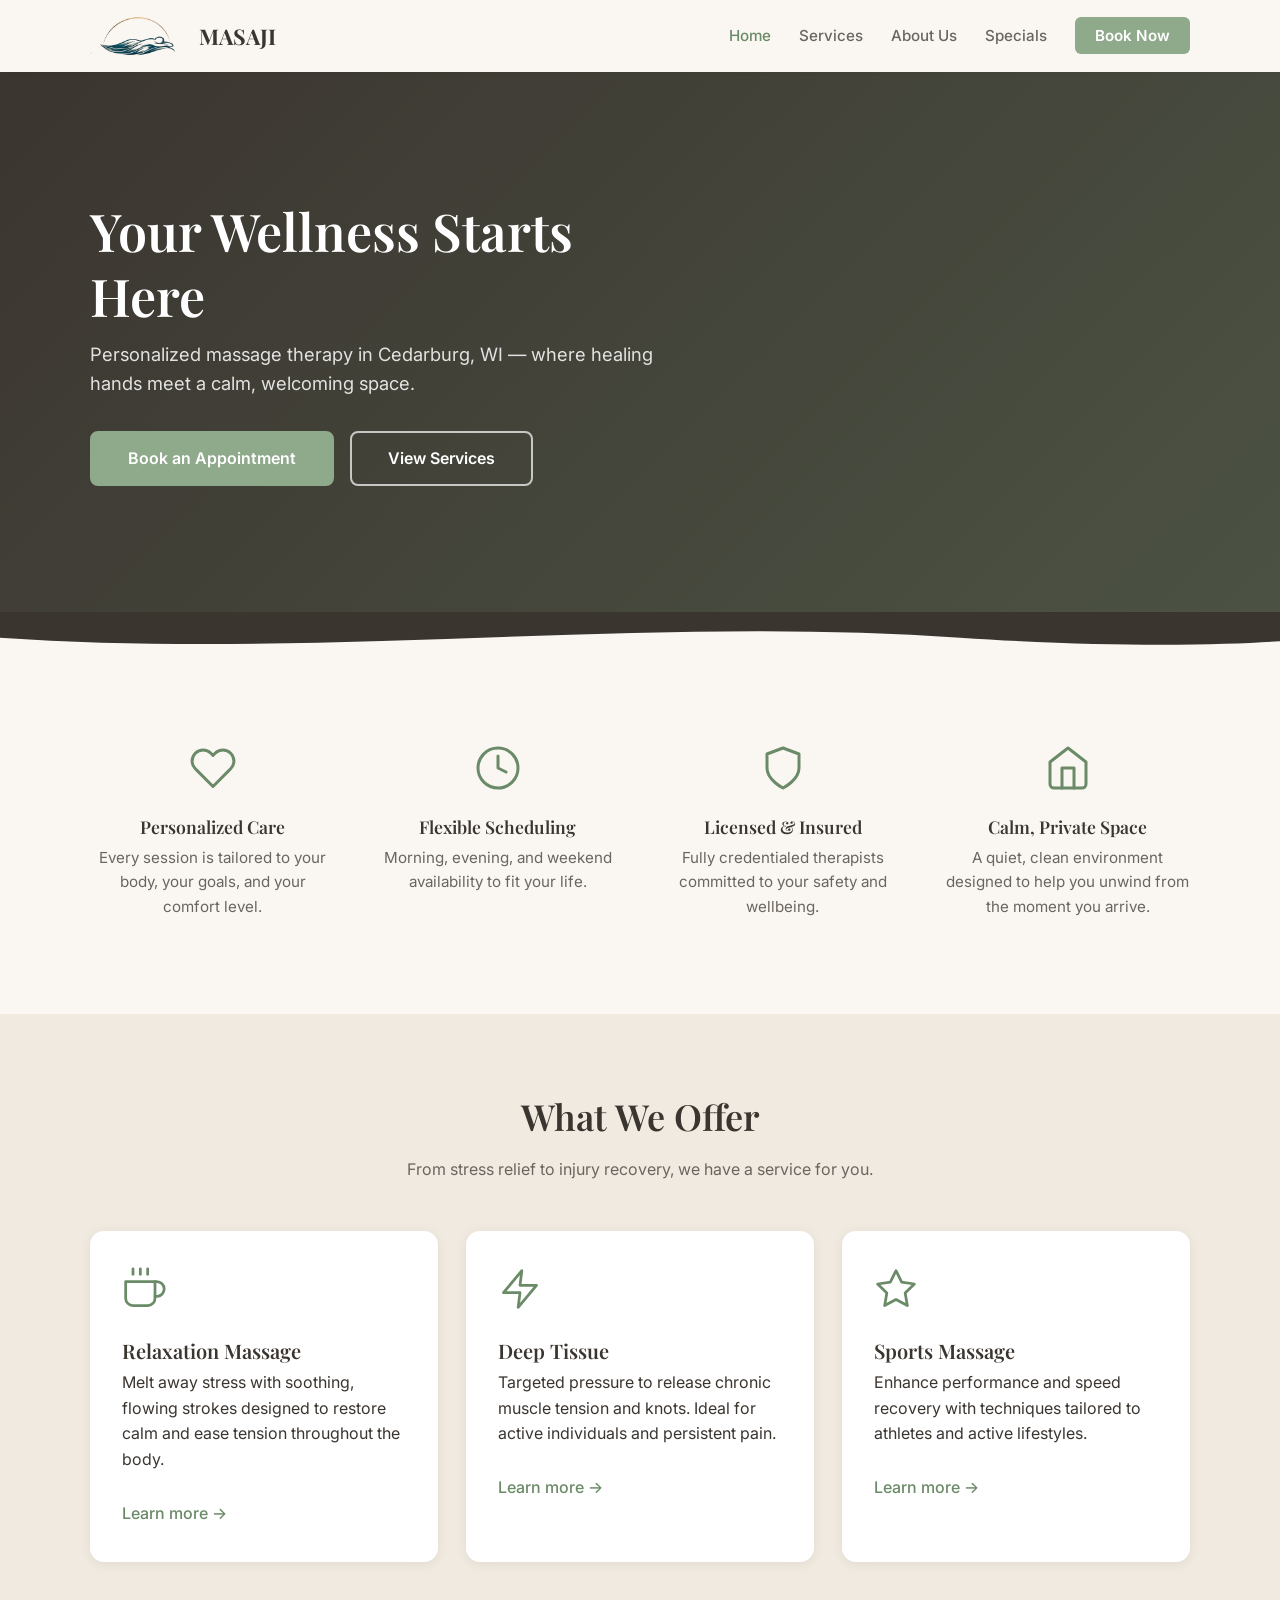
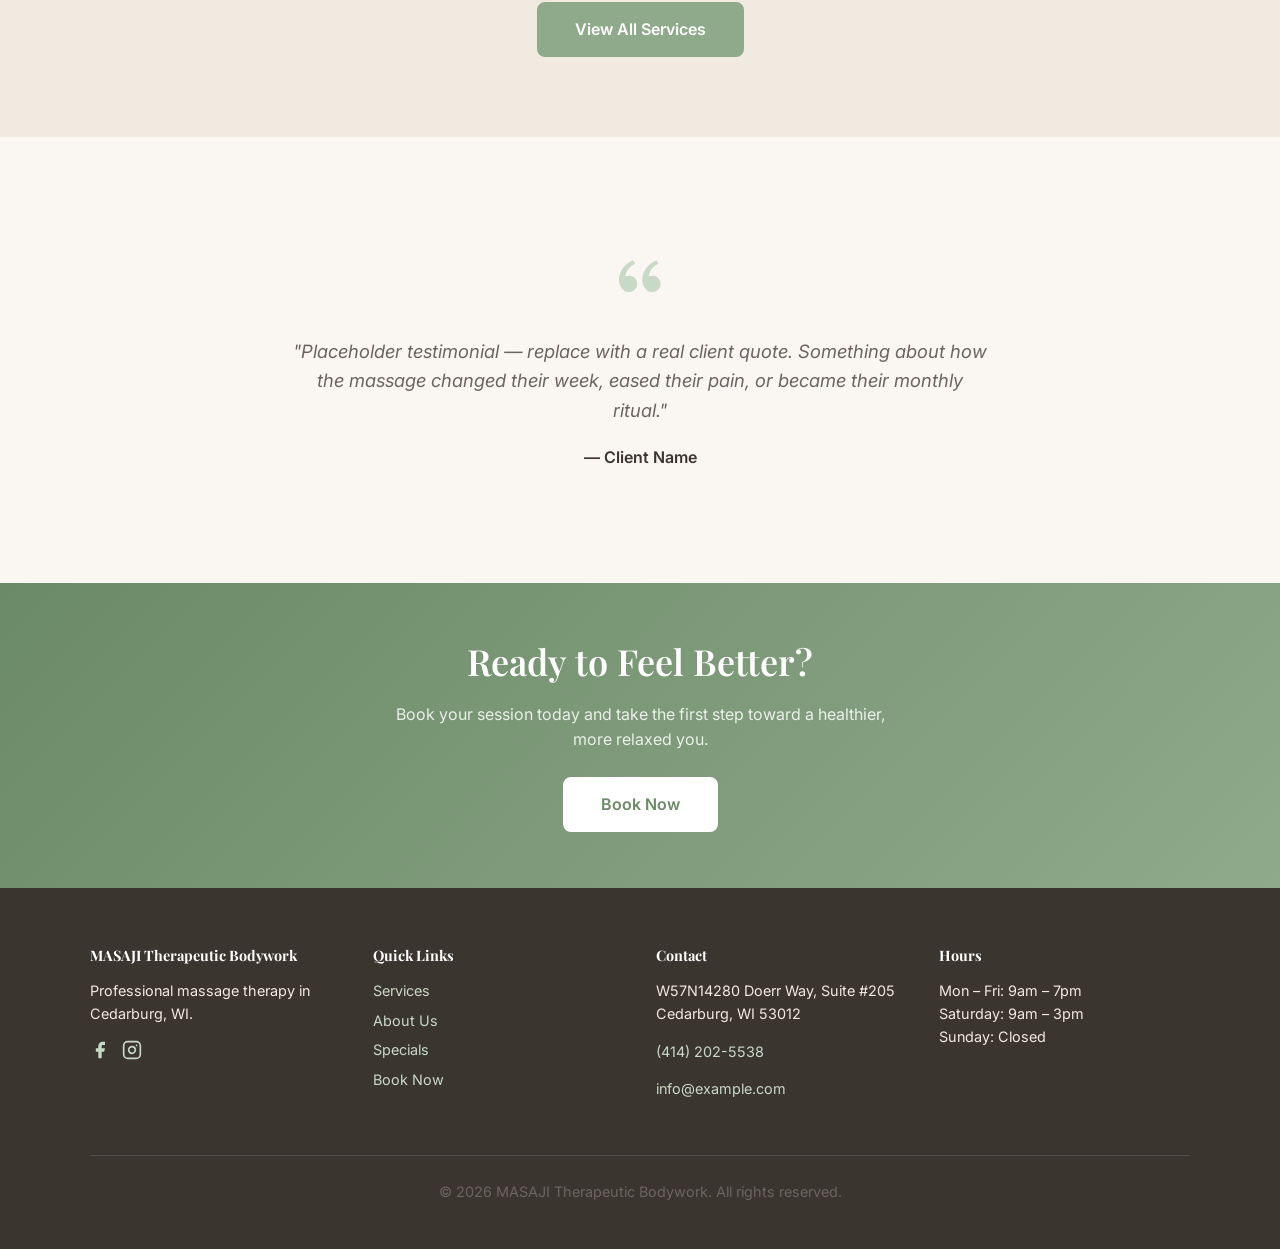
==== commit 7885fa60: "Update to real business info: Cedarburg address, phone, add Reiki & Stress Relief services" ====
--- a/index.html
+++ b/index.html
@@ -3,8 +3,8 @@
 <head>
   <meta charset="UTF-8">
   <meta name="viewport" content="width=device-width, initial-scale=1.0">
-  <title>MASAJI Therapeutic Bodywork | Massage Therapy in Mequon, WI</title>
-  <meta name="description" content="Professional massage therapy in Mequon, WI. Relaxation, deep tissue, sports massage and more. Book your appointment today.">
+  <title>MASAJI Therapeutic Bodywork | Massage Therapy in Cedarburg, WI</title>
+  <meta name="description" content="Professional massage therapy in Cedarburg, WI. Relaxation, deep tissue, sports massage and more. Book your appointment today.">
   <link rel="preconnect" href="https://fonts.googleapis.com">
   <link href="https://fonts.googleapis.com/css2?family=Inter:wght@400;500;600&family=Playfair+Display:wght@600;700&display=swap" rel="stylesheet">
   <link rel="stylesheet" href="css/style.css">
@@ -38,7 +38,7 @@
     <div class="container">
       <div class="hero__content">
         <h1>Your Wellness Starts Here</h1>
-        <p>Personalized massage therapy in Mequon, WI — where healing hands meet a calm, welcoming space.</p>
+        <p>Personalized massage therapy in Cedarburg, WI — where healing hands meet a calm, welcoming space.</p>
         <div class="hero__buttons">
           <a href="https://clinicsense.com/book/REPLACE-ME" target="_blank" rel="noopener" class="btn">Book an Appointment</a>
           <a href="services.html" class="btn btn--outline">View Services</a>
@@ -178,7 +178,7 @@
       <div class="footer-grid">
         <div>
           <h4>MASAJI Therapeutic Bodywork</h4>
-          <p>Professional massage therapy in Mequon, WI.</p>
+          <p>Professional massage therapy in Cedarburg, WI.</p>
           <div style="display:flex; gap:.75rem; margin-top:.75rem;">
             <a href="#" aria-label="Facebook">
               <svg width="20" height="20" viewBox="0 0 24 24" fill="currentColor"><path d="M18 2h-3a5 5 0 0 0-5 5v3H7v4h3v8h4v-8h3l1-4h-4V7a1 1 0 0 1 1-1h3z"/></svg>
@@ -199,8 +199,8 @@
         </div>
         <div>
           <h4>Contact</h4>
-          <p>123 Main Street<br>Mequon, WI 53092</p>
-          <p>(555) 123-4567</p>
+          <p>W57N14280 Doerr Way, Suite #205<br>Cedarburg, WI 53012</p>
+          <p><a href="tel:4142025538">(414) 202-5538</a></p>
           <p><a href="mailto:info@example.com">info@example.com</a></p>
         </div>
         <div>
